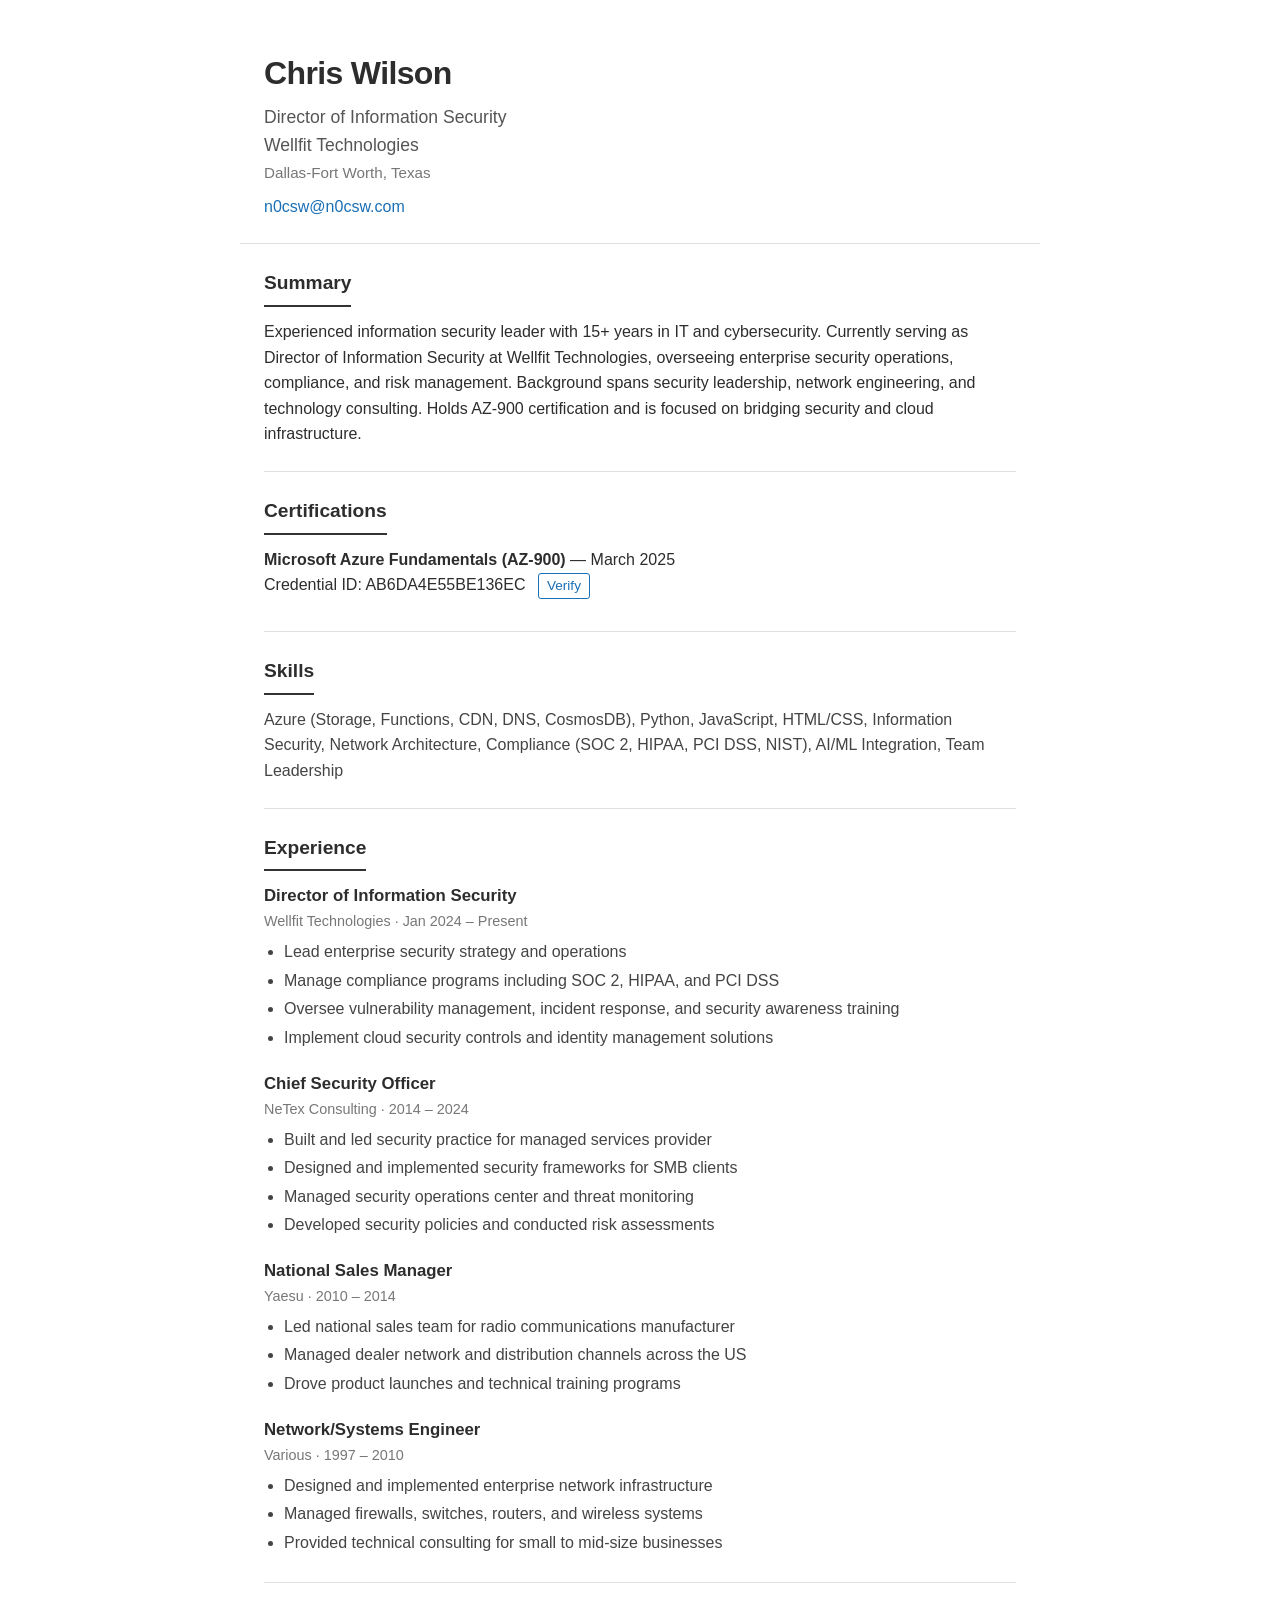
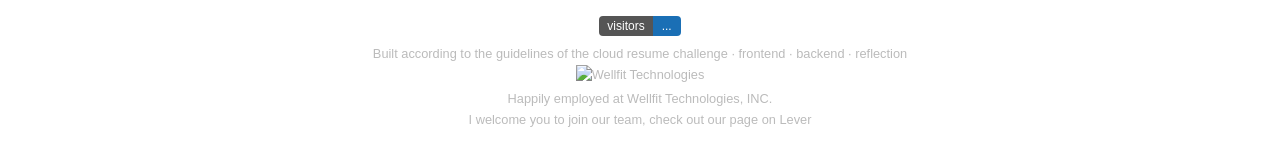
==== index.html @ 53bbd9ea "Initial commit — Cloud Resume Challenge on Azure Static resume site with serverless visitor counter," ====
<!DOCTYPE html>
<html lang="en">
<head>
    <meta charset="UTF-8">
    <meta name="viewport" content="width=device-width, initial-scale=1.0">
    <title>Chris Wilson - Director of Information Security</title>
    <link rel="stylesheet" href="css/style.css">
</head>
<body>
    <header>
        <h1>Chris Wilson</h1>
        <p class="subtitle">Director of Information Security<br>
            <a href="https://www.wellfit.com" target="_blank" rel="noopener noreferrer">Wellfit Technologies</a></p>
        <p class="location">Dallas-Fort Worth, Texas</p>
        <p class="contact"><a href="mailto:n0csw@n0csw.com">n0csw@n0csw.com</a></p>
    </header>

    <main>
        <section id="summary">
            <h2>Summary</h2>
            <p>
                Experienced information security leader with 15+ years in IT and cybersecurity.
                Currently serving as Director of Information Security at Wellfit Technologies,
                overseeing enterprise security operations, compliance, and risk management.
                Background spans security leadership, network engineering, and technology consulting.
                Holds AZ-900 certification and is focused on bridging security and cloud infrastructure.
            </p>
        </section>

        <section id="certifications">
            <h2>Certifications</h2>
            <ul>
                <li>
                    <strong>Microsoft Azure Fundamentals (AZ-900)</strong> — March 2025<br>
                    Credential ID: AB6DA4E55BE136EC
                    <a href="https://learn.microsoft.com/api/credentials/share/en-us/ChrisWilson-2247/AB6DA4E55BE136EC?sharingId=FD0BB937EEF196B9" target="_blank" rel="noopener noreferrer" class="verify-link">Verify</a>
                </li>
            </ul>
        </section>

        <section id="skills">
            <h2>Skills</h2>
            <p>
                Azure (Storage, Functions, CDN, DNS, CosmosDB), Python, JavaScript, HTML/CSS,
                Information Security, Network Architecture, Compliance (SOC 2, HIPAA, PCI DSS, NIST),
                AI/ML Integration, Team Leadership
            </p>
        </section>

        <section id="experience">
            <h2>Experience</h2>

            <div class="job">
                <h3>Director of Information Security</h3>
                <p class="job-meta">Wellfit Technologies &middot; Jan 2024 &ndash; Present</p>
                <ul>
                    <li>Lead enterprise security strategy and operations</li>
                    <li>Manage compliance programs including SOC 2, HIPAA, and PCI DSS</li>
                    <li>Oversee vulnerability management, incident response, and security awareness training</li>
                    <li>Implement cloud security controls and identity management solutions</li>
                </ul>
            </div>

            <div class="job">
                <h3>Chief Security Officer</h3>
                <p class="job-meta">NeTex Consulting &middot; 2014 &ndash; 2024</p>
                <ul>
                    <li>Built and led security practice for managed services provider</li>
                    <li>Designed and implemented security frameworks for SMB clients</li>
                    <li>Managed security operations center and threat monitoring</li>
                    <li>Developed security policies and conducted risk assessments</li>
                </ul>
            </div>

            <div class="job">
                <h3>National Sales Manager</h3>
                <p class="job-meta">Yaesu &middot; 2010 &ndash; 2014</p>
                <ul>
                    <li>Led national sales team for radio communications manufacturer</li>
                    <li>Managed dealer network and distribution channels across the US</li>
                    <li>Drove product launches and technical training programs</li>
                </ul>
            </div>

            <div class="job">
                <h3>Network/Systems Engineer</h3>
                <p class="job-meta">Various &middot; 1997 &ndash; 2010</p>
                <ul>
                    <li>Designed and implemented enterprise network infrastructure</li>
                    <li>Managed firewalls, switches, routers, and wireless systems</li>
                    <li>Provided technical consulting for small to mid-size businesses</li>
                </ul>
            </div>
        </section>
    </main>

    <footer>
        <div class="visitor-badge">
            <span class="visitor-badge-label">visitors</span><span id="visitor-count" class="visitor-badge-count">...</span>
        </div>
        <p class="note">
            Built according to the guidelines of the
            <a href="https://cloudresumechallenge.dev/docs/the-challenge/azure/" target="_blank" rel="noopener noreferrer">cloud resume challenge</a>
            &middot;
            <a href="https://github.com/cswilsnetex/cloudresume" target="_blank" rel="noopener noreferrer">frontend</a>
            &middot;
            <a href="https://github.com/cswilsnetex/cloudresume-backend" target="_blank" rel="noopener noreferrer">backend</a>
            &middot;
            <a href="/reflection/">reflection</a>
        </p>
        <p class="note">
            <img src="https://lever-client-logos.s3.us-west-2.amazonaws.com/d1f88a94-368d-4d05-94ee-590c1e140232-1724950799390.png" alt="Wellfit Technologies" class="wellfit-logo"><br>
            Happily employed at Wellfit Technologies, INC.<br>
            I welcome you to join our team, check out our page on <a href="https://jobs.lever.co/wellfit" target="_blank" rel="noopener noreferrer">Lever</a>
        </p>
    </footer>

    <script src="js/counter.js"></script>
</body>
</html>
---- css/style.css ----
* {
    margin: 0;
    padding: 0;
    box-sizing: border-box;
}

body {
    font-family: -apple-system, BlinkMacSystemFont, "Segoe UI", Roboto, sans-serif;
    color: #2d2d2d;
    background: #fff;
    line-height: 1.6;
    font-size: 16px;
}

header, main, footer {
    max-width: 800px;
    margin: 0 auto;
    padding: 0 24px;
}

/* Header */

header {
    padding-top: 48px;
    padding-bottom: 24px;
    border-bottom: 1px solid #e0e0e0;
}

h1 {
    font-size: 2rem;
    font-weight: 700;
    letter-spacing: -0.02em;
    margin-bottom: 4px;
}

.subtitle {
    font-size: 1.1rem;
    color: #555;
}

.subtitle a {
    color: #555;
    text-decoration: none;
}

.subtitle a:hover {
    color: #333;
    text-decoration: underline;
}

.location {
    color: #777;
    font-size: 0.95rem;
    margin-top: 2px;
}

.contact {
    margin-top: 8px;
}

.contact a {
    color: #1a6fb5;
    text-decoration: none;
}

.contact a:hover {
    text-decoration: underline;
}

/* Sections */

section {
    padding: 24px 0;
    border-bottom: 1px solid #e0e0e0;
}

h2 {
    font-size: 1.2rem;
    font-weight: 600;
    margin-bottom: 12px;
    padding-bottom: 6px;
    border-bottom: 2px solid #333;
    display: inline-block;
}

/* Certifications */

#certifications ul {
    list-style: none;
}

#certifications li {
    margin-bottom: 8px;
}

.verify-link {
    display: inline-block;
    margin-left: 8px;
    font-size: 0.85rem;
    color: #1a6fb5;
    text-decoration: none;
    border: 1px solid #1a6fb5;
    padding: 1px 8px;
    border-radius: 3px;
}

.verify-link:hover {
    background: #1a6fb5;
    color: #fff;
}

/* Skills */

#skills p {
    color: #444;
}

/* Experience */

.job {
    margin-bottom: 20px;
}

.job:last-child {
    margin-bottom: 0;
}

.job h3 {
    font-size: 1.05rem;
    font-weight: 600;
}

.job-meta {
    color: #777;
    font-size: 0.9rem;
    margin-bottom: 6px;
}

.job ul {
    padding-left: 20px;
    color: #444;
}

.job li {
    margin-bottom: 3px;
}

/* Footer */

footer {
    padding: 32px 24px;
    text-align: center;
    color: #999;
    font-size: 0.85rem;
}

.visitor-badge {
    display: inline-flex;
    border-radius: 4px;
    overflow: hidden;
    font-size: 0.75rem;
    font-weight: 500;
    margin-bottom: 8px;
    line-height: 1;
}

.visitor-badge-label {
    background: #555;
    color: #fff;
    padding: 4px 8px;
}

.visitor-badge-count {
    background: #1a6fb5;
    color: #fff;
    padding: 4px 8px;
    min-width: 28px;
    text-align: center;
}

.wellfit-logo {
    height: 32px;
    margin-bottom: 4px;
}

.note {
    font-size: 0.8rem;
    color: #bbb;
}

.note a {
    color: #bbb;
    text-decoration: none;
}

.note a:hover {
    color: #999;
    text-decoration: underline;
}

/* Print */

@media print {
    body {
        font-size: 12pt;
        color: #000;
    }

    header, main, footer {
        padding: 0;
        max-width: 100%;
    }

    header {
        padding-top: 0;
    }

    section {
        padding: 16px 0;
    }

    footer {
        display: none;
    }

    a {
        color: #000;
        text-decoration: none;
    }

    .verify-link {
        border: none;
        padding: 0;
    }
}
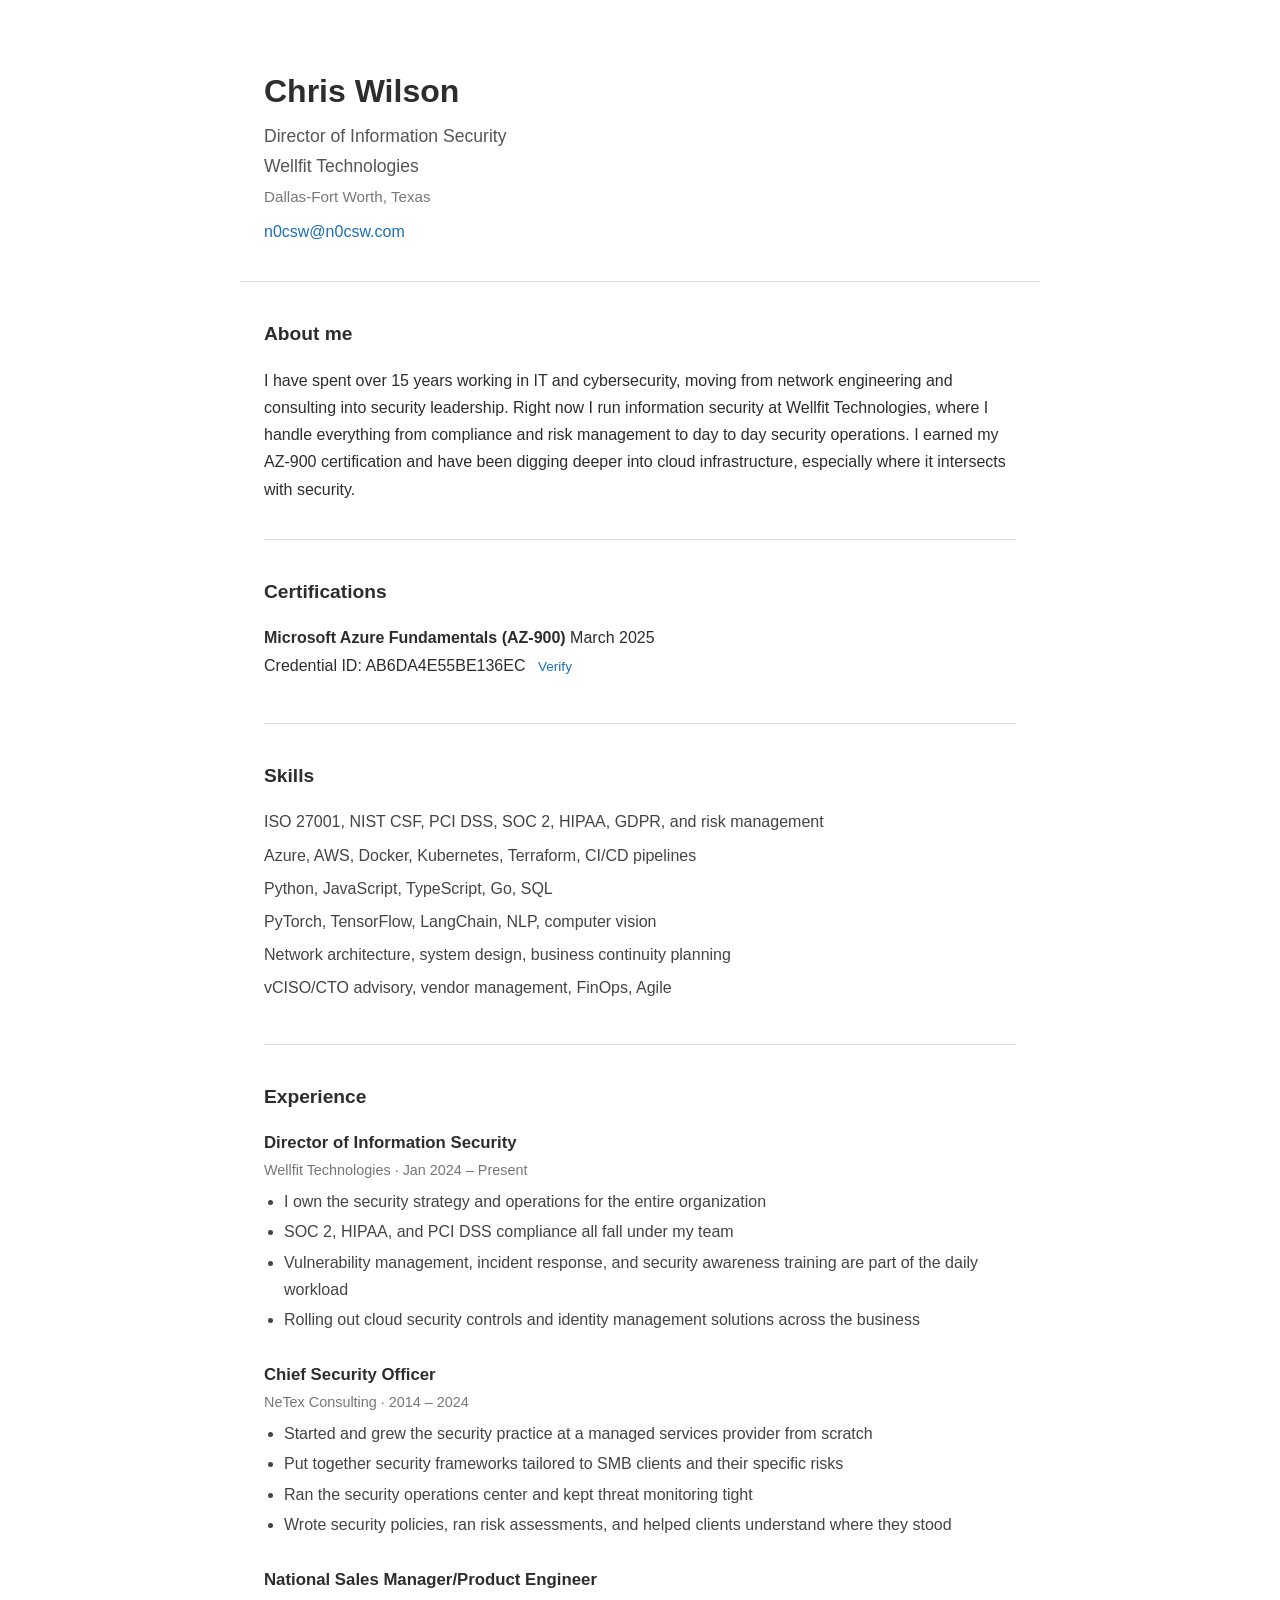
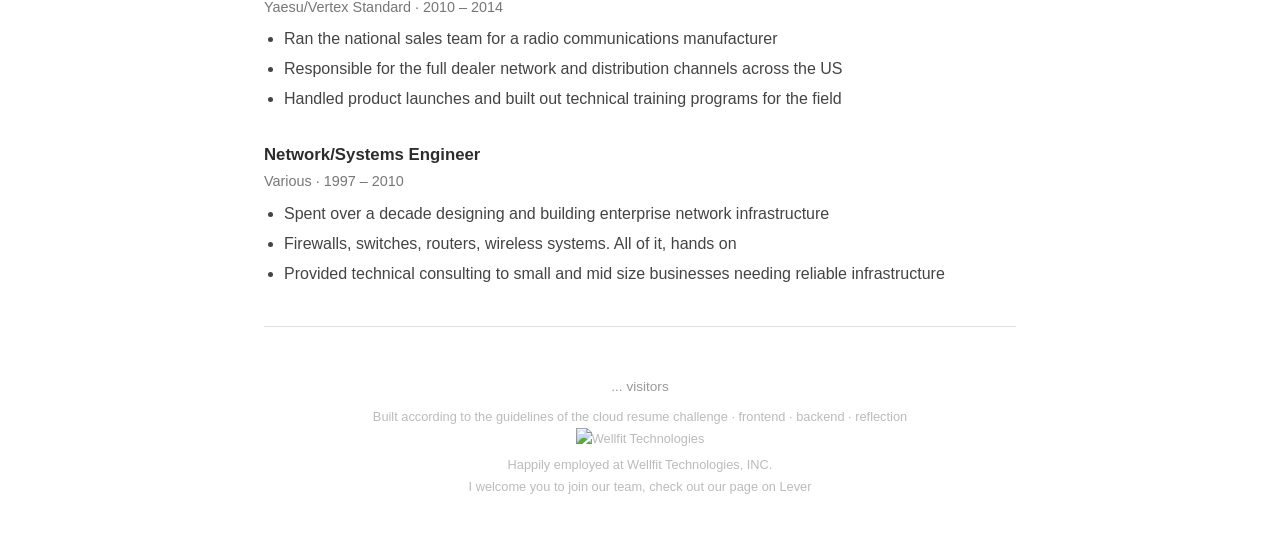
==== commit e6ceb75f: "Refresh resume content and design" ====
--- a/index.html
+++ b/index.html
@@ -17,13 +17,13 @@
 
     <main>
         <section id="summary">
-            <h2>Summary</h2>
+            <h2>About me</h2>
             <p>
-                Experienced information security leader with 15+ years in IT and cybersecurity.
-                Currently serving as Director of Information Security at Wellfit Technologies,
-                overseeing enterprise security operations, compliance, and risk management.
-                Background spans security leadership, network engineering, and technology consulting.
-                Holds AZ-900 certification and is focused on bridging security and cloud infrastructure.
+                I have spent over 15 years working in IT and cybersecurity, moving from network engineering
+                and consulting into security leadership. Right now I run information security at Wellfit Technologies,
+                where I handle everything from compliance and risk management to day to day security operations.
+                I earned my AZ-900 certification and have been digging deeper into cloud infrastructure,
+                especially where it intersects with security.
             </p>
         </section>
 
@@ -31,7 +31,7 @@
             <h2>Certifications</h2>
             <ul>
                 <li>
-                    <strong>Microsoft Azure Fundamentals (AZ-900)</strong> — March 2025<br>
+                    <strong>Microsoft Azure Fundamentals (AZ-900)</strong> March 2025<br>
                     Credential ID: AB6DA4E55BE136EC
                     <a href="https://learn.microsoft.com/api/credentials/share/en-us/ChrisWilson-2247/AB6DA4E55BE136EC?sharingId=FD0BB937EEF196B9" target="_blank" rel="noopener noreferrer" class="verify-link">Verify</a>
                 </li>
@@ -40,11 +40,14 @@
 
         <section id="skills">
             <h2>Skills</h2>
-            <p>
-                Azure (Storage, Functions, CDN, DNS, CosmosDB), Python, JavaScript, HTML/CSS,
-                Information Security, Network Architecture, Compliance (SOC 2, HIPAA, PCI DSS, NIST),
-                AI/ML Integration, Team Leadership
-            </p>
+            <ul>
+                <li>ISO 27001, NIST CSF, PCI DSS, SOC 2, HIPAA, GDPR, and risk management</li>
+                <li>Azure, AWS, Docker, Kubernetes, Terraform, CI/CD pipelines</li>
+                <li>Python, JavaScript, TypeScript, Go, SQL</li>
+                <li>PyTorch, TensorFlow, LangChain, NLP, computer vision</li>
+                <li>Network architecture, system design, business continuity planning</li>
+                <li>vCISO/CTO advisory, vendor management, FinOps, Agile</li>
+            </ul>
         </section>
 
         <section id="experience">
@@ -54,10 +57,10 @@
                 <h3>Director of Information Security</h3>
                 <p class="job-meta">Wellfit Technologies &middot; Jan 2024 &ndash; Present</p>
                 <ul>
-                    <li>Lead enterprise security strategy and operations</li>
-                    <li>Manage compliance programs including SOC 2, HIPAA, and PCI DSS</li>
-                    <li>Oversee vulnerability management, incident response, and security awareness training</li>
-                    <li>Implement cloud security controls and identity management solutions</li>
+                    <li>I own the security strategy and operations for the entire organization</li>
+                    <li>SOC 2, HIPAA, and PCI DSS compliance all fall under my team</li>
+                    <li>Vulnerability management, incident response, and security awareness training are part of the daily workload</li>
+                    <li>Rolling out cloud security controls and identity management solutions across the business</li>
                 </ul>
             </div>
 
@@ -65,20 +68,20 @@
                 <h3>Chief Security Officer</h3>
                 <p class="job-meta">NeTex Consulting &middot; 2014 &ndash; 2024</p>
                 <ul>
-                    <li>Built and led security practice for managed services provider</li>
-                    <li>Designed and implemented security frameworks for SMB clients</li>
-                    <li>Managed security operations center and threat monitoring</li>
-                    <li>Developed security policies and conducted risk assessments</li>
+                    <li>Started and grew the security practice at a managed services provider from scratch</li>
+                    <li>Put together security frameworks tailored to SMB clients and their specific risks</li>
+                    <li>Ran the security operations center and kept threat monitoring tight</li>
+                    <li>Wrote security policies, ran risk assessments, and helped clients understand where they stood</li>
                 </ul>
             </div>
 
             <div class="job">
-                <h3>National Sales Manager</h3>
-                <p class="job-meta">Yaesu &middot; 2010 &ndash; 2014</p>
+                <h3>National Sales Manager/Product Engineer</h3>
+                <p class="job-meta">Yaesu/Vertex Standard &middot; 2010 &ndash; 2014</p>
                 <ul>
-                    <li>Led national sales team for radio communications manufacturer</li>
-                    <li>Managed dealer network and distribution channels across the US</li>
-                    <li>Drove product launches and technical training programs</li>
+                    <li>Ran the national sales team for a radio communications manufacturer</li>
+                    <li>Responsible for the full dealer network and distribution channels across the US</li>
+                    <li>Handled product launches and built out technical training programs for the field</li>
                 </ul>
             </div>
 
@@ -86,18 +89,16 @@
                 <h3>Network/Systems Engineer</h3>
                 <p class="job-meta">Various &middot; 1997 &ndash; 2010</p>
                 <ul>
-                    <li>Designed and implemented enterprise network infrastructure</li>
-                    <li>Managed firewalls, switches, routers, and wireless systems</li>
-                    <li>Provided technical consulting for small to mid-size businesses</li>
+                    <li>Spent over a decade designing and building enterprise network infrastructure</li>
+                    <li>Firewalls, switches, routers, wireless systems. All of it, hands on</li>
+                    <li>Provided technical consulting to small and mid size businesses needing reliable infrastructure</li>
                 </ul>
             </div>
         </section>
     </main>
 
     <footer>
-        <div class="visitor-badge">
-            <span class="visitor-badge-label">visitors</span><span id="visitor-count" class="visitor-badge-count">...</span>
-        </div>
+        <p class="visitor-count"><span id="visitor-count">...</span> visitors</p>
         <p class="note">
             Built according to the guidelines of the
             <a href="https://cloudresumechallenge.dev/docs/the-challenge/azure/" target="_blank" rel="noopener noreferrer">cloud resume challenge</a>
--- a/css/style.css
+++ b/css/style.css
@@ -8,7 +8,7 @@
     font-family: -apple-system, BlinkMacSystemFont, "Segoe UI", Roboto, sans-serif;
     color: #2d2d2d;
     background: #fff;
-    line-height: 1.6;
+    line-height: 1.7;
     font-size: 16px;
 }
 
@@ -21,15 +21,14 @@
 /* Header */
 
 header {
-    padding-top: 48px;
-    padding-bottom: 24px;
+    padding-top: 64px;
+    padding-bottom: 36px;
     border-bottom: 1px solid #e0e0e0;
 }
 
 h1 {
     font-size: 2rem;
     font-weight: 700;
-    letter-spacing: -0.02em;
     margin-bottom: 4px;
 }
 
@@ -70,17 +69,14 @@
 /* Sections */
 
 section {
-    padding: 24px 0;
+    padding: 36px 0;
     border-bottom: 1px solid #e0e0e0;
 }
 
 h2 {
     font-size: 1.2rem;
     font-weight: 600;
-    margin-bottom: 12px;
-    padding-bottom: 6px;
-    border-bottom: 2px solid #333;
-    display: inline-block;
+    margin-bottom: 16px;
 }
 
 /* Certifications */
@@ -94,31 +90,31 @@
 }
 
 .verify-link {
-    display: inline-block;
     margin-left: 8px;
     font-size: 0.85rem;
     color: #1a6fb5;
     text-decoration: none;
-    border: 1px solid #1a6fb5;
-    padding: 1px 8px;
-    border-radius: 3px;
 }
 
 .verify-link:hover {
-    background: #1a6fb5;
-    color: #fff;
+    text-decoration: underline;
 }
 
 /* Skills */
 
-#skills p {
+#skills ul {
+    list-style: none;
     color: #444;
 }
 
+#skills li {
+    margin-bottom: 6px;
+}
+
 /* Experience */
 
 .job {
-    margin-bottom: 20px;
+    margin-bottom: 28px;
 }
 
 .job:last-child {
@@ -148,34 +144,14 @@
 /* Footer */
 
 footer {
-    padding: 32px 24px;
+    padding: 48px 24px;
     text-align: center;
     color: #999;
     font-size: 0.85rem;
 }
 
-.visitor-badge {
-    display: inline-flex;
-    border-radius: 4px;
-    overflow: hidden;
-    font-size: 0.75rem;
-    font-weight: 500;
+.visitor-count {
     margin-bottom: 8px;
-    line-height: 1;
-}
-
-.visitor-badge-label {
-    background: #555;
-    color: #fff;
-    padding: 4px 8px;
-}
-
-.visitor-badge-count {
-    background: #1a6fb5;
-    color: #fff;
-    padding: 4px 8px;
-    min-width: 28px;
-    text-align: center;
 }
 
 .wellfit-logo {
@@ -229,7 +205,6 @@
     }
 
     .verify-link {
-        border: none;
-        padding: 0;
-    }
-}
+        color: #000;
+    }
+}
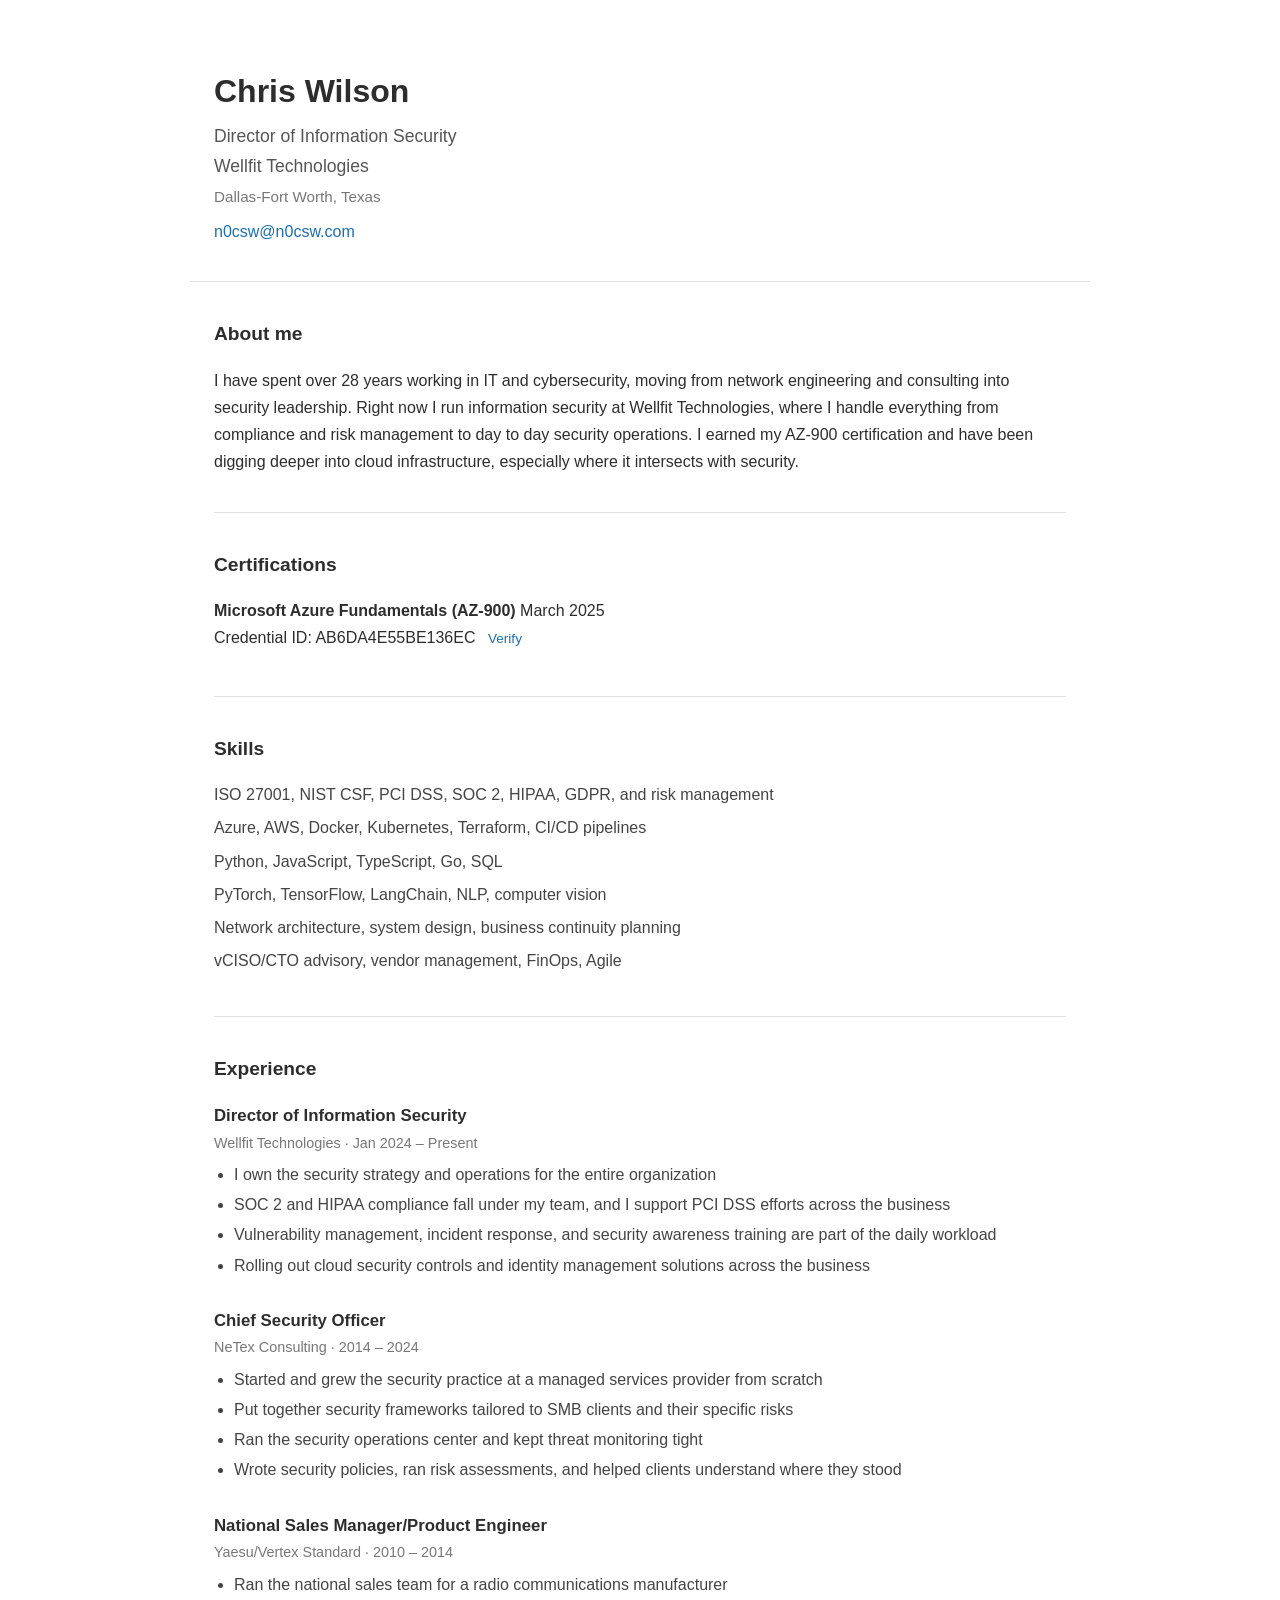
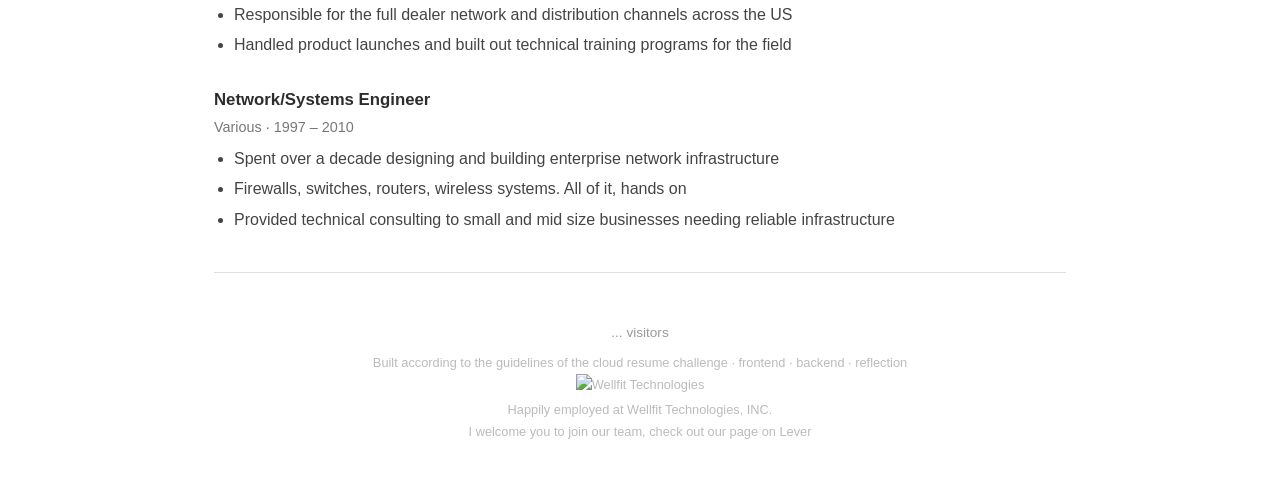
==== commit 580e7480: "Minor tweaks" ====
--- a/index.html
+++ b/index.html
@@ -19,7 +19,7 @@
         <section id="summary">
             <h2>About me</h2>
             <p>
-                I have spent over 15 years working in IT and cybersecurity, moving from network engineering
+                I have spent over 28 years working in IT and cybersecurity, moving from network engineering
                 and consulting into security leadership. Right now I run information security at Wellfit Technologies,
                 where I handle everything from compliance and risk management to day to day security operations.
                 I earned my AZ-900 certification and have been digging deeper into cloud infrastructure,
@@ -58,7 +58,7 @@
                 <p class="job-meta">Wellfit Technologies &middot; Jan 2024 &ndash; Present</p>
                 <ul>
                     <li>I own the security strategy and operations for the entire organization</li>
-                    <li>SOC 2, HIPAA, and PCI DSS compliance all fall under my team</li>
+                    <li>SOC 2 and HIPAA compliance fall under my team, and I support PCI DSS efforts across the business</li>
                     <li>Vulnerability management, incident response, and security awareness training are part of the daily workload</li>
                     <li>Rolling out cloud security controls and identity management solutions across the business</li>
                 </ul>
--- a/css/style.css
+++ b/css/style.css
@@ -13,7 +13,7 @@
 }
 
 header, main, footer {
-    max-width: 800px;
+    max-width: 900px;
     margin: 0 auto;
     padding: 0 24px;
 }
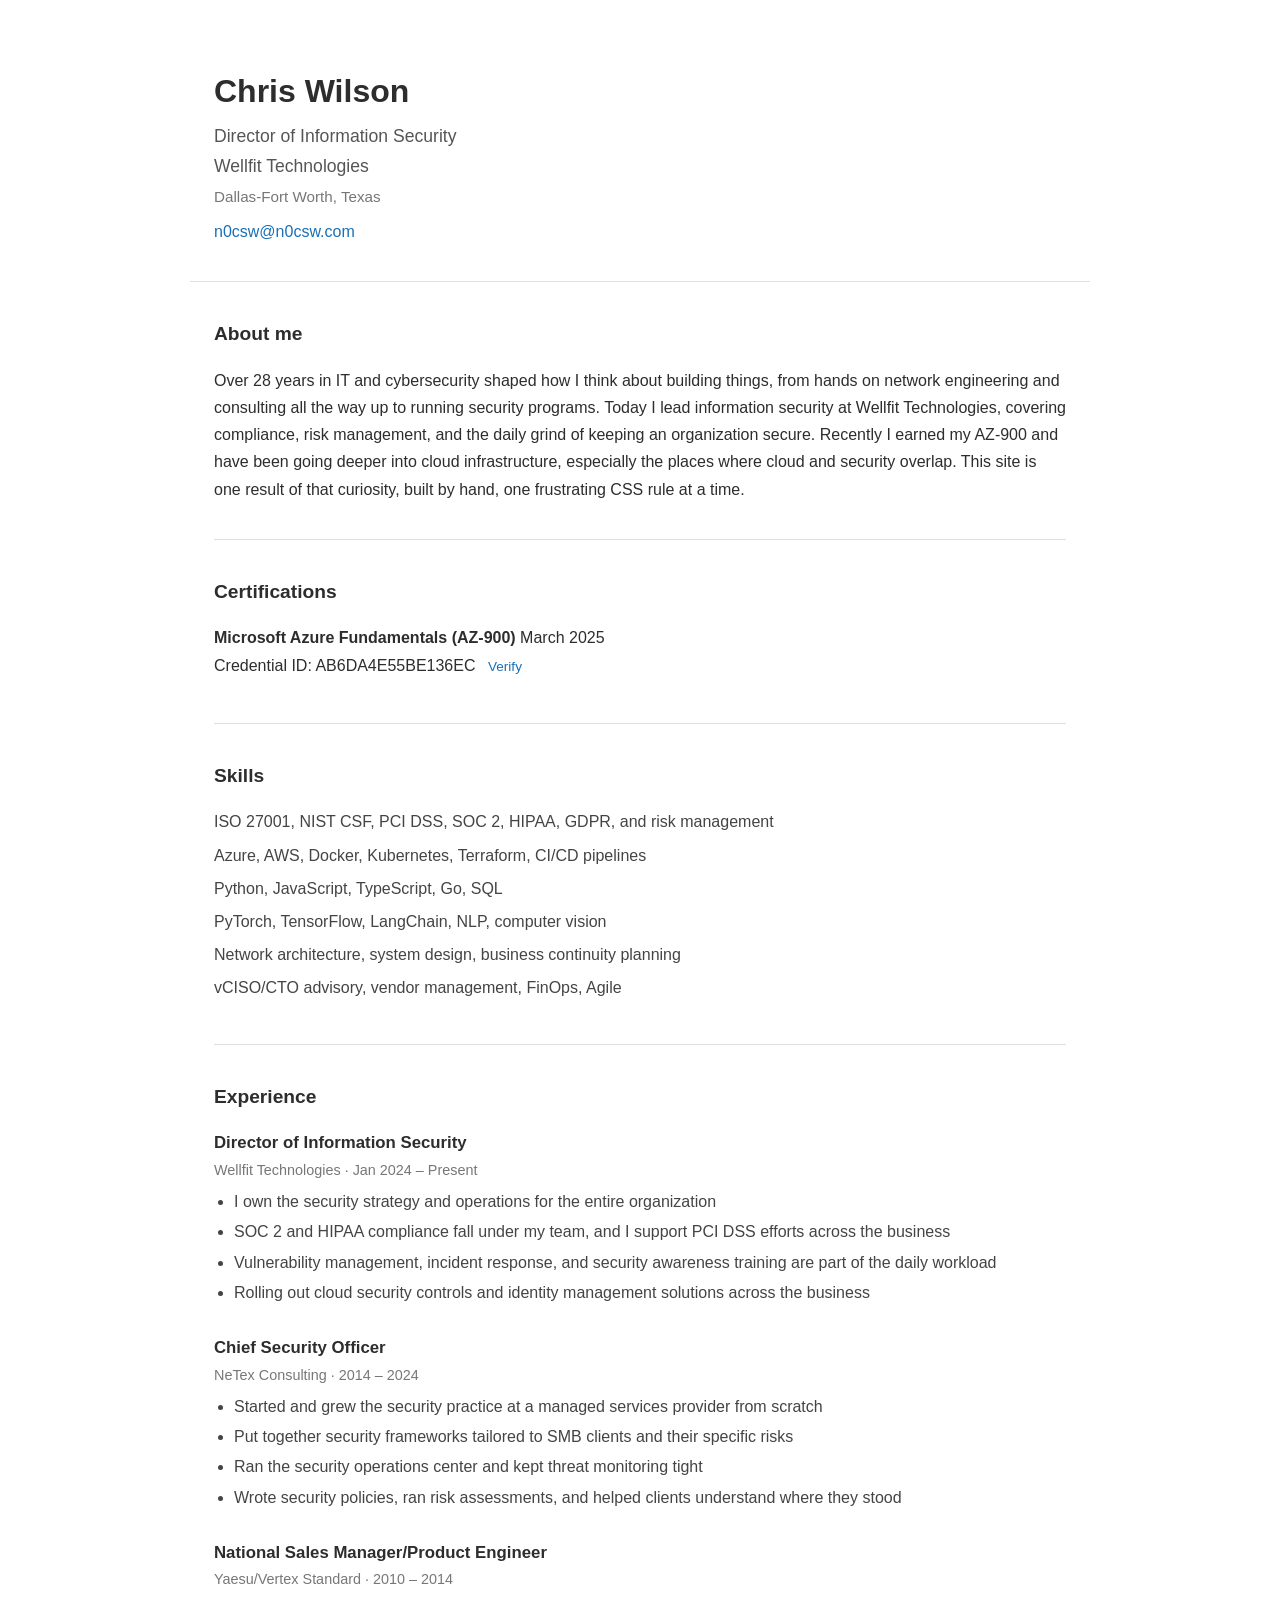
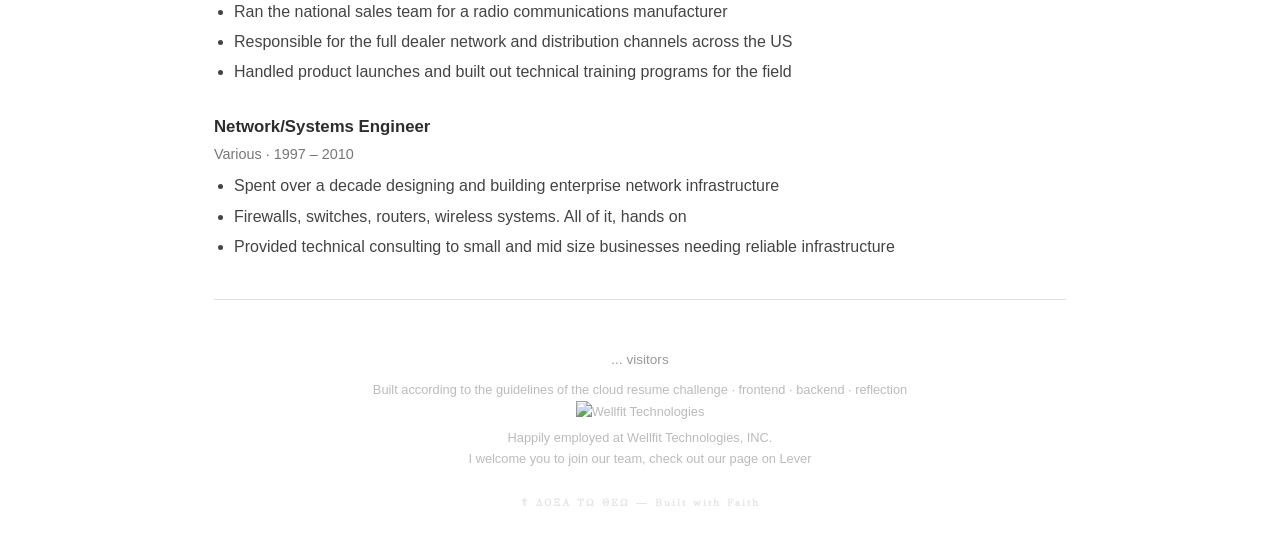
==== commit 9e4490ca: "Add dedication styling and refresh site content" ====
--- a/index.html
+++ b/index.html
@@ -19,11 +19,13 @@
         <section id="summary">
             <h2>About me</h2>
             <p>
-                I have spent over 28 years working in IT and cybersecurity, moving from network engineering
-                and consulting into security leadership. Right now I run information security at Wellfit Technologies,
-                where I handle everything from compliance and risk management to day to day security operations.
-                I earned my AZ-900 certification and have been digging deeper into cloud infrastructure,
-                especially where it intersects with security.
+                Over 28 years in IT and cybersecurity shaped how I think about building things,
+                from hands on network engineering and consulting all the way up to running security
+                programs. Today I lead information security at Wellfit Technologies, covering
+                compliance, risk management, and the daily grind of keeping an organization secure.
+                Recently I earned my AZ-900 and have been going deeper into cloud infrastructure,
+                especially the places where cloud and security overlap. This site is one result
+                of that curiosity, built by hand, one frustrating CSS rule at a time.
             </p>
         </section>
 
@@ -114,6 +116,7 @@
             Happily employed at Wellfit Technologies, INC.<br>
             I welcome you to join our team, check out our page on <a href="https://jobs.lever.co/wellfit" target="_blank" rel="noopener noreferrer">Lever</a>
         </p>
+        <p class="dedication"><a href="https://holytrinitydallas.org/" target="_blank" rel="noopener noreferrer">☦ ΔΟΞΑ ΤΩ ΘΕΩ — Built with Faith</a></p>
     </footer>
 
     <script src="js/counter.js"></script>
--- a/css/style.css
+++ b/css/style.css
@@ -1,3 +1,5 @@
+@import url('https://fonts.googleapis.com/css2?family=GFS+Didot&display=swap');
+
 * {
     margin: 0;
     padding: 0;
@@ -159,6 +161,26 @@
     margin-bottom: 4px;
 }
 
+.dedication {
+    margin-top: 24px;
+    font-family: 'GFS Didot', serif;
+    font-size: 0.65rem;
+    font-weight: 700;
+    color: #d4d4d4;
+    letter-spacing: 2px;
+    opacity: 0.6;
+}
+
+.dedication a {
+    color: inherit;
+    text-decoration: none;
+}
+
+.dedication a:hover {
+    opacity: 1;
+    color: #bbb;
+}
+
 .note {
     font-size: 0.8rem;
     color: #bbb;
